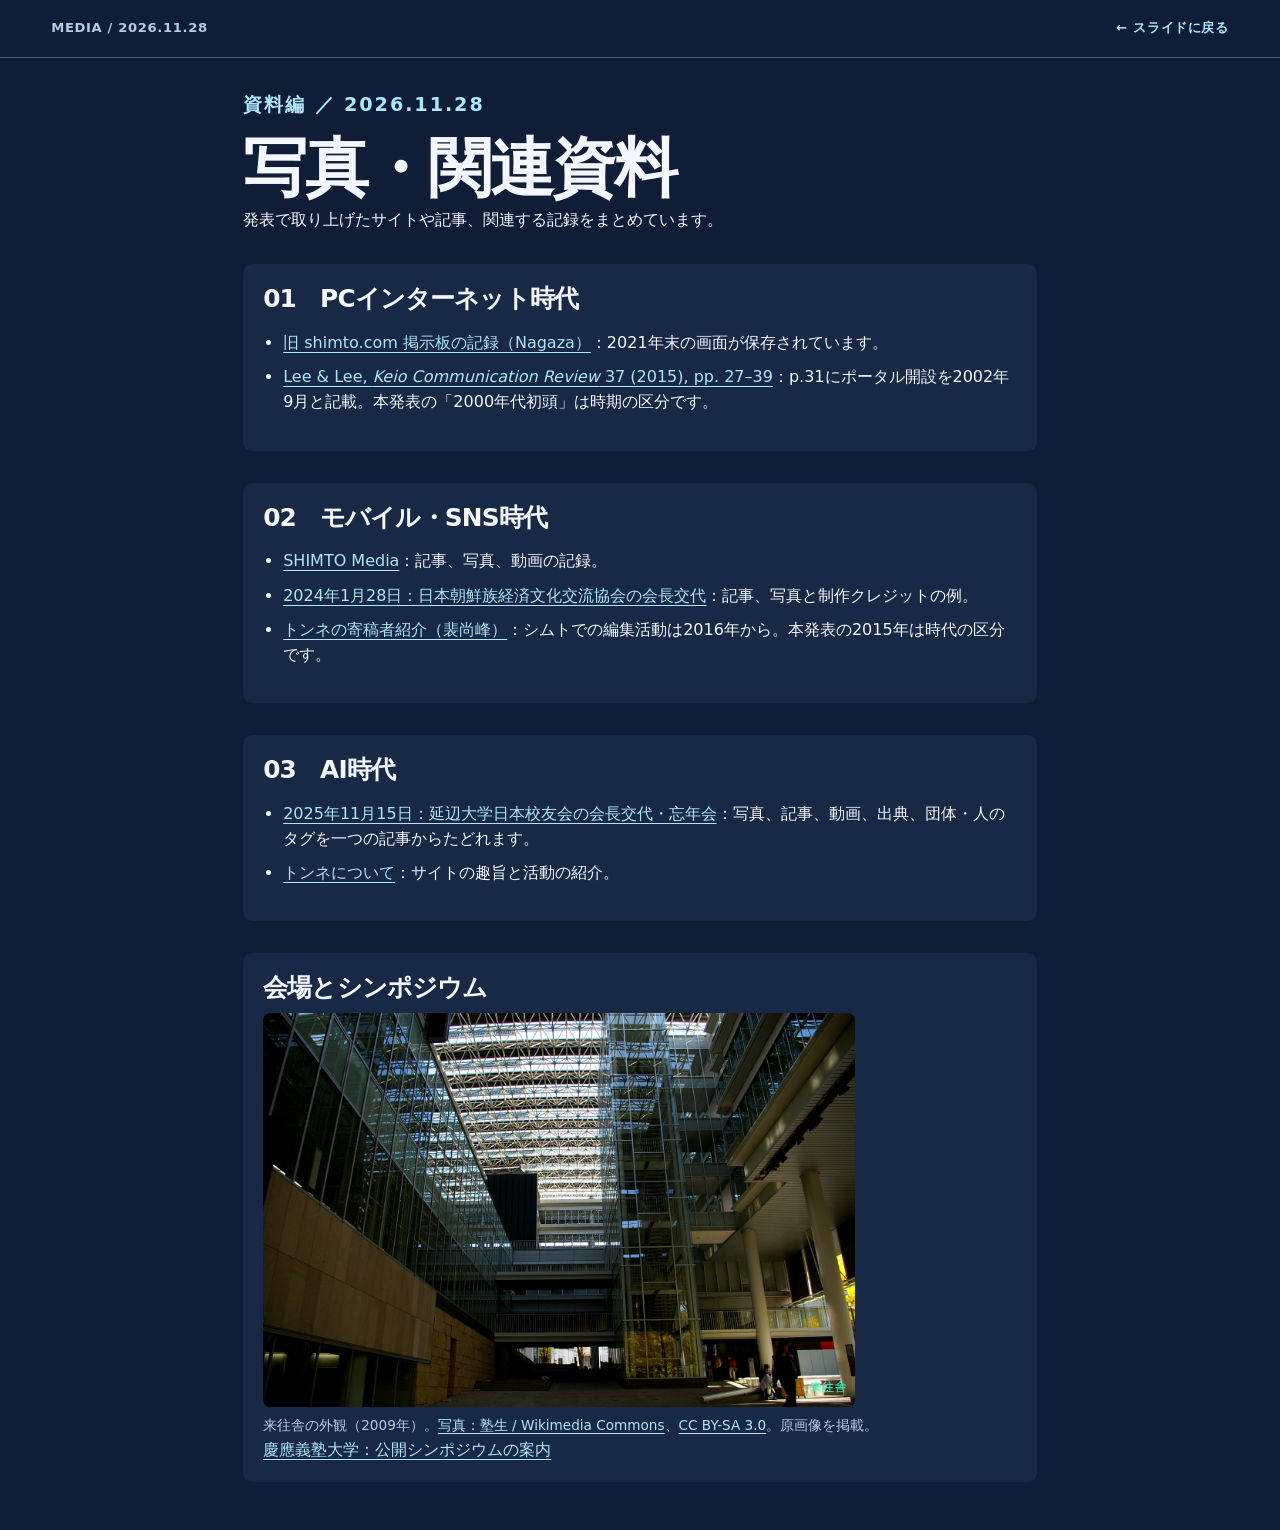
==== resources.html @ 3087be2d "Publish Japanese symposium slides" ====
<!doctype html>
<html lang="ja">
<head>
<meta charset="utf-8">
<meta name="viewport" content="width=device-width, initial-scale=1">
<title>写真・資料 | 在日中国朝鮮族メディアの変遷</title>
<link rel="stylesheet" href="assets/slides.css">
</head>
<body>
<header class="bar"><a class="wordmark" href="./">MEDIA / 2026.11.28</a><a class="sources-link" href="./">← スライドに戻る</a></header>
<main class="resources">
<p class="eyebrow">資料編 ／ 2026.11.28</p>
<h1>写真・関連資料</h1>
<p>発表で取り上げたサイトや記事、関連する記録をまとめています。</p>
<section id="pc">
<h2>01　PCインターネット時代</h2>
<ul>
<li><a href="https://nagaza.com/webpage/japan/shimto-community/">旧 shimto.com 掲示板の記録（Nagaza）</a>：2021年末の画面が保存されています。</li>
<li><a href="https://koara.lib.keio.ac.jp/xoonips/modules/xoonips/download.php/AA00266091-20150300-0027.pdf?file_id=114293">Lee &amp; Lee, <i>Keio Communication Review</i> 37 (2015), pp. 27–39</a>：p.31にポータル開設を2002年9月と記載。本発表の「2000年代初頭」は時期の区分です。</li>
</ul>
</section>
<section id="sns">
<h2>02　モバイル・SNS時代</h2>
<ul>
<li><a href="https://shimto.net/">SHIMTO Media</a>：記事、写真、動画の記録。</li>
<li><a href="https://shimto.net/jkce-20240128/">2024年1月28日：日本朝鮮族経済文化交流協会の会長交代</a>：記事、写真と制作クレジットの例。</li>
<li><a href="https://dongne.jp/reporter/#peishangfeng">トンネの寄稿者紹介（裴尚峰）</a>：シムトでの編集活動は2016年から。本発表の2015年は時代の区分です。</li>
</ul>
</section>
<section id="ai">
<h2>03　AI時代</h2>
<ul>
<li><a href="https://dongne.jp/r20251115/">2025年11月15日：延辺大学日本校友会の会長交代・忘年会</a>：写真、記事、動画、出典、団体・人のタグを一つの記事からたどれます。</li>
<li><a href="https://dongne.jp/aboutus/">トンネについて</a>：サイトの趣旨と活動の紹介。</li>
</ul>
</section>
<section id="venue">
<h2>会場とシンポジウム</h2>
<figure>
<img src="assets/raiosha.jpg" width="1536" height="1024" loading="lazy" alt="慶應義塾大学日吉キャンパス 来往舎の外観">
<figcaption>来往舎の外観（2009年）。<a href="https://commons.wikimedia.org/wiki/File:%E6%9D%A5%E5%BE%80%E8%88%8E2.jpg">写真：塾生 / Wikimedia Commons</a>、<a href="https://creativecommons.org/licenses/by-sa/3.0/">CC BY-SA 3.0</a>。原画像を掲載。</figcaption>
</figure>
<p><a href="https://lib-arts.hc.keio.ac.jp/event/1079">慶應義塾大学：公開シンポジウムの案内</a></p>
</section>
</main>
</body>
</html>
---- assets/slides.css ----
:root{color-scheme:dark;--bg:#101d37;--panel:#182945;--fg:#f4f7ff;--muted:#b9c9e5;--accent:#aee5ff;--line:#456181;--pad:clamp(1.15rem,4vw,4.75rem);font-family:system-ui,-apple-system,"Hiragino Sans","Yu Gothic",Meiryo,sans-serif}
*{box-sizing:border-box}body{margin:0;background:var(--bg);color:var(--fg);line-height:1.58}a{color:inherit;text-underline-offset:.22em}a:focus-visible,button:focus-visible{outline:3px solid #ffe59b;outline-offset:3px}button{font:inherit;color:inherit;cursor:pointer}h1,h2,h3,p,figure{margin:0}h1,h2,h3{line-height:1.2}h1,h2{letter-spacing:-.035em}h1:focus,h2:focus{outline:none}[hidden]{display:none!important}
.bar{display:flex;flex-wrap:wrap;align-items:center;justify-content:space-between;gap:.45rem 1rem;padding:.55rem var(--pad);border-bottom:1px solid var(--line);background:#101d37;min-height:3.6rem}.wordmark,.sources-link{font-size:.82rem;font-weight:750;text-decoration:none;letter-spacing:.05em}.wordmark{color:var(--muted)}.sources-link{color:var(--accent);padding:.55rem 0}.bar nav{display:flex;gap:.25rem}.bar nav a{border-radius:.4rem;text-decoration:none;padding:.5rem .65rem;font-weight:700;font-size:.9rem}.bar nav a[aria-current=page]{background:var(--accent);color:#101d37}
.slide{min-height:calc(100svh - 7.2rem);margin:auto;max-width:100rem;padding:clamp(1.35rem,4.7vh,3.6rem) var(--pad);display:flex;flex-direction:column;justify-content:center;border-bottom:1px solid var(--line);scroll-margin-top:1rem}.enhanced .slide{border-bottom:0}.cover-grid{display:grid;grid-template-columns:minmax(0,1fr) minmax(9rem,17%);gap:clamp(1.25rem,5vw,5rem);align-items:center}.eyebrow{font-size:clamp(.86rem,1.5vw,1.25rem);font-weight:800;color:var(--accent);letter-spacing:.1em;margin-bottom:.65rem}.cover h1{font-size:clamp(2.2rem,6.4vw,6.45rem);line-height:1.13}.lead{font-size:clamp(1.2rem,2.45vw,2.35rem);font-weight:750;margin-top:1rem;line-height:1.38}.speaker{margin-top:1.3rem;color:var(--muted);font-size:1.1rem}.qr{text-align:center;justify-self:end;width:100%;max-width:14rem}.qr a{display:block;background:white;border-radius:.65rem;padding:.35rem}.qr img{display:block;width:100%;height:auto}.qr figcaption{margin-top:.4rem;font-size:clamp(.7rem,1.05vw,.95rem);color:var(--muted)}
.timeline{list-style:none;display:grid;grid-template-columns:repeat(3,minmax(0,1fr));gap:.55rem;padding:1rem 0 0;margin:clamp(1.4rem,5vh,3.4rem) 0 0;border-top:1px solid var(--line);font-size:clamp(.72rem,1.5vw,1.28rem);font-weight:700}.timeline b{color:var(--accent);margin-right:.35em}
.period h2{font-size:clamp(2rem,5.5vw,5.6rem)}.sns{--accent:#ffdf9e}.ai{--accent:#a8efce}.site{font-weight:750;color:var(--muted);font-size:clamp(1rem,1.7vw,1.55rem);margin-top:.52rem}.grid{display:grid;grid-template-columns:repeat(3,minmax(0,1fr));gap:clamp(.6rem,1.65vw,1.6rem);margin-top:clamp(1rem,3vh,2rem)}.grid article{background:var(--panel);border-top:3px solid var(--accent);border-radius:.45rem;padding:clamp(.8rem,1.7vw,1.65rem);min-width:0}.axis{color:var(--accent);font-size:clamp(.85rem,1.3vw,1.15rem);font-weight:800}.grid h3{font-size:clamp(1.13rem,2.05vw,2.08rem);margin:.4rem 0 .55rem}.grid article p:last-child{font-size:clamp(.91rem,1.4vw,1.27rem);color:var(--muted)}.slide-foot{color:var(--muted);margin-top:1rem;font-size:clamp(.8rem,1.25vw,1.06rem)}.slide-foot a{color:var(--accent)}.closing{font-size:clamp(1rem,1.7vw,1.5rem);margin-top:.6rem;font-weight:750;color:var(--accent)}
.controls{position:sticky;bottom:0;display:flex;align-items:center;justify-content:center;gap:.65rem;background:var(--bg);border-top:1px solid var(--line);padding:.4rem 1rem max(.4rem,env(safe-area-inset-bottom));z-index:1}.controls button{background:var(--panel);border:1px solid var(--line);border-radius:.42rem;padding:.45rem .8rem;min-height:2.65rem}.controls button:disabled{opacity:.43;cursor:default}.controls output{min-width:4.25rem;text-align:center;font-variant-numeric:tabular-nums}
.resources{max-width:56rem;margin:auto;padding:2rem var(--pad) 3rem}.resources h1{font-size:clamp(2.1rem,5vw,4rem)}.resources h2{font-size:1.55rem;margin-bottom:.6rem}.resources p+*,.resources li+li{margin-top:.55rem}.resources section{margin-top:2rem;padding:1.25rem;background:var(--panel);border-radius:.6rem;scroll-margin-top:1rem}.resources ul{padding-inline-start:1.25rem}.resources img{width:100%;max-width:37rem;height:auto;border-radius:.45rem;display:block}.resources figcaption{margin-top:.5rem;color:var(--muted);font-size:.85rem}.resources a{color:var(--accent)}
@media(max-width:680px){.bar{padding-inline:var(--pad)}.wordmark{font-size:.66rem}.bar nav{order:3;flex-basis:100%}.bar nav a{flex:1;text-align:center}.slide{min-height:auto;padding-bottom:2rem;justify-content:start}.cover-grid{grid-template-columns:1fr}.qr{justify-self:start;max-width:9.3rem}.timeline{margin-top:1.4rem}.grid{grid-template-columns:1fr}.grid h3 br{display:none}.grid article{padding:.85rem 1rem}.controls{margin-top:.25rem}.resources{padding-top:1.4rem}}
@media(max-height:650px) and (min-width:681px){.slide{padding-top:1rem;padding-bottom:1rem}.cover h1{font-size:clamp(2rem,6vw,4.8rem)}.period h2{font-size:clamp(2rem,4.4vw,4rem)}.lead{margin-top:.65rem}.grid{margin-top:.8rem}.grid article{padding:.75rem 1rem}}
@media print{body{background:white;color:black}.bar,.controls{display:none!important}.slide,.slide[hidden]{display:flex!important;color:black!important;min-height:0;break-after:page;page-break-after:always;border:0}.slide:last-child{break-after:auto;page-break-after:auto}.eyebrow,.site,.axis,.qr figcaption,.grid article p:last-child,.closing,.slide-foot,.slide-foot a,.timeline b{color:#17263b}.grid article{background:#f1f5fa;border-color:#416387}.resources section{background:#f1f5fa}.resources a{color:#17263b}}
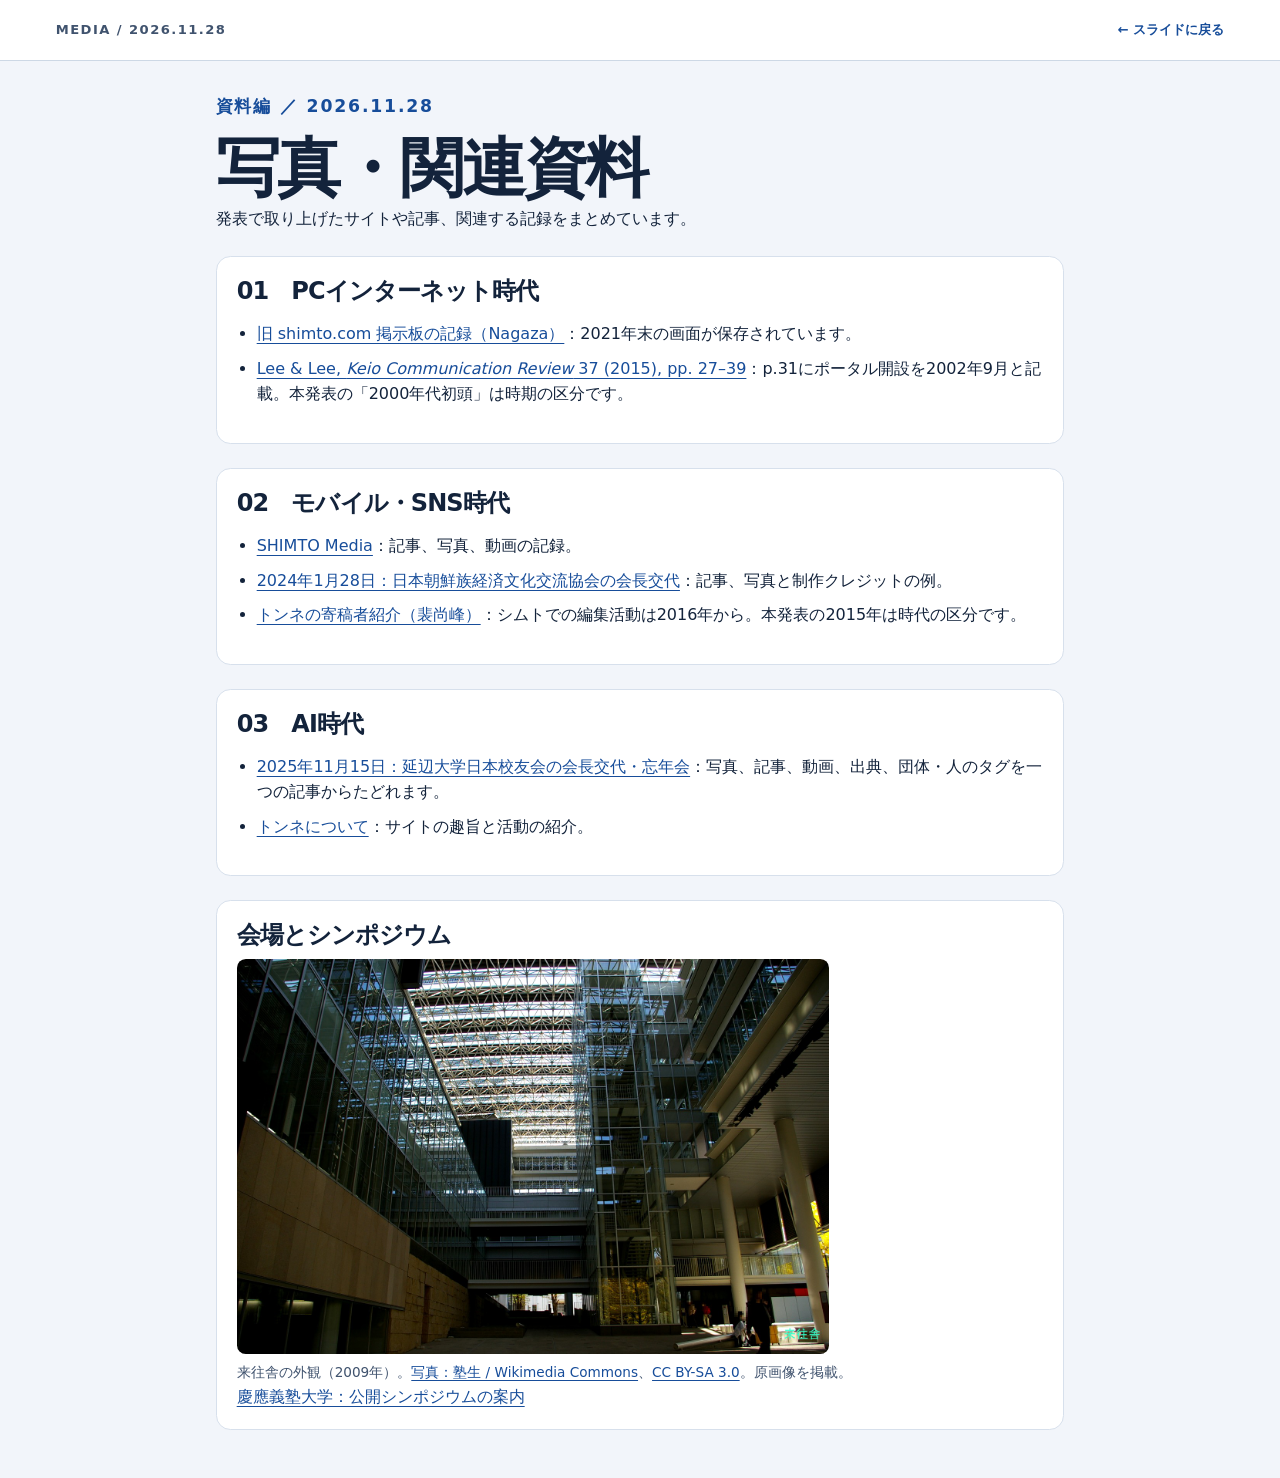
==== commit 37014142: "Modernize symposium slides and replace CRT with laptop" ====
--- a/resources.html
+++ b/resources.html
@@ -4,7 +4,7 @@
 <meta charset="utf-8">
 <meta name="viewport" content="width=device-width, initial-scale=1">
 <title>写真・資料 | 在日中国朝鮮族メディアの変遷</title>
-<link rel="stylesheet" href="assets/slides.css">
+<link rel="stylesheet" href="assets/slides.css?v=4">
 </head>
 <body>
 <header class="bar"><a class="wordmark" href="./">MEDIA / 2026.11.28</a><a class="sources-link" href="./">← スライドに戻る</a></header>
--- a/assets/slides.css
+++ b/assets/slides.css
@@ -1,11 +1,81 @@
-:root{color-scheme:dark;--bg:#101d37;--panel:#182945;--fg:#f4f7ff;--muted:#b9c9e5;--accent:#aee5ff;--line:#456181;--pad:clamp(1.15rem,4vw,4.75rem);font-family:system-ui,-apple-system,"Hiragino Sans","Yu Gothic",Meiryo,sans-serif}
-*{box-sizing:border-box}body{margin:0;background:var(--bg);color:var(--fg);line-height:1.58}a{color:inherit;text-underline-offset:.22em}a:focus-visible,button:focus-visible{outline:3px solid #ffe59b;outline-offset:3px}button{font:inherit;color:inherit;cursor:pointer}h1,h2,h3,p,figure{margin:0}h1,h2,h3{line-height:1.2}h1,h2{letter-spacing:-.035em}h1:focus,h2:focus{outline:none}[hidden]{display:none!important}
-.bar{display:flex;flex-wrap:wrap;align-items:center;justify-content:space-between;gap:.45rem 1rem;padding:.55rem var(--pad);border-bottom:1px solid var(--line);background:#101d37;min-height:3.6rem}.wordmark,.sources-link{font-size:.82rem;font-weight:750;text-decoration:none;letter-spacing:.05em}.wordmark{color:var(--muted)}.sources-link{color:var(--accent);padding:.55rem 0}.bar nav{display:flex;gap:.25rem}.bar nav a{border-radius:.4rem;text-decoration:none;padding:.5rem .65rem;font-weight:700;font-size:.9rem}.bar nav a[aria-current=page]{background:var(--accent);color:#101d37}
-.slide{min-height:calc(100svh - 7.2rem);margin:auto;max-width:100rem;padding:clamp(1.35rem,4.7vh,3.6rem) var(--pad);display:flex;flex-direction:column;justify-content:center;border-bottom:1px solid var(--line);scroll-margin-top:1rem}.enhanced .slide{border-bottom:0}.cover-grid{display:grid;grid-template-columns:minmax(0,1fr) minmax(9rem,17%);gap:clamp(1.25rem,5vw,5rem);align-items:center}.eyebrow{font-size:clamp(.86rem,1.5vw,1.25rem);font-weight:800;color:var(--accent);letter-spacing:.1em;margin-bottom:.65rem}.cover h1{font-size:clamp(2.2rem,6.4vw,6.45rem);line-height:1.13}.lead{font-size:clamp(1.2rem,2.45vw,2.35rem);font-weight:750;margin-top:1rem;line-height:1.38}.speaker{margin-top:1.3rem;color:var(--muted);font-size:1.1rem}.qr{text-align:center;justify-self:end;width:100%;max-width:14rem}.qr a{display:block;background:white;border-radius:.65rem;padding:.35rem}.qr img{display:block;width:100%;height:auto}.qr figcaption{margin-top:.4rem;font-size:clamp(.7rem,1.05vw,.95rem);color:var(--muted)}
-.timeline{list-style:none;display:grid;grid-template-columns:repeat(3,minmax(0,1fr));gap:.55rem;padding:1rem 0 0;margin:clamp(1.4rem,5vh,3.4rem) 0 0;border-top:1px solid var(--line);font-size:clamp(.72rem,1.5vw,1.28rem);font-weight:700}.timeline b{color:var(--accent);margin-right:.35em}
-.period h2{font-size:clamp(2rem,5.5vw,5.6rem)}.sns{--accent:#ffdf9e}.ai{--accent:#a8efce}.site{font-weight:750;color:var(--muted);font-size:clamp(1rem,1.7vw,1.55rem);margin-top:.52rem}.grid{display:grid;grid-template-columns:repeat(3,minmax(0,1fr));gap:clamp(.6rem,1.65vw,1.6rem);margin-top:clamp(1rem,3vh,2rem)}.grid article{background:var(--panel);border-top:3px solid var(--accent);border-radius:.45rem;padding:clamp(.8rem,1.7vw,1.65rem);min-width:0}.axis{color:var(--accent);font-size:clamp(.85rem,1.3vw,1.15rem);font-weight:800}.grid h3{font-size:clamp(1.13rem,2.05vw,2.08rem);margin:.4rem 0 .55rem}.grid article p:last-child{font-size:clamp(.91rem,1.4vw,1.27rem);color:var(--muted)}.slide-foot{color:var(--muted);margin-top:1rem;font-size:clamp(.8rem,1.25vw,1.06rem)}.slide-foot a{color:var(--accent)}.closing{font-size:clamp(1rem,1.7vw,1.5rem);margin-top:.6rem;font-weight:750;color:var(--accent)}
-.controls{position:sticky;bottom:0;display:flex;align-items:center;justify-content:center;gap:.65rem;background:var(--bg);border-top:1px solid var(--line);padding:.4rem 1rem max(.4rem,env(safe-area-inset-bottom));z-index:1}.controls button{background:var(--panel);border:1px solid var(--line);border-radius:.42rem;padding:.45rem .8rem;min-height:2.65rem}.controls button:disabled{opacity:.43;cursor:default}.controls output{min-width:4.25rem;text-align:center;font-variant-numeric:tabular-nums}
-.resources{max-width:56rem;margin:auto;padding:2rem var(--pad) 3rem}.resources h1{font-size:clamp(2.1rem,5vw,4rem)}.resources h2{font-size:1.55rem;margin-bottom:.6rem}.resources p+*,.resources li+li{margin-top:.55rem}.resources section{margin-top:2rem;padding:1.25rem;background:var(--panel);border-radius:.6rem;scroll-margin-top:1rem}.resources ul{padding-inline-start:1.25rem}.resources img{width:100%;max-width:37rem;height:auto;border-radius:.45rem;display:block}.resources figcaption{margin-top:.5rem;color:var(--muted);font-size:.85rem}.resources a{color:var(--accent)}
-@media(max-width:680px){.bar{padding-inline:var(--pad)}.wordmark{font-size:.66rem}.bar nav{order:3;flex-basis:100%}.bar nav a{flex:1;text-align:center}.slide{min-height:auto;padding-bottom:2rem;justify-content:start}.cover-grid{grid-template-columns:1fr}.qr{justify-self:start;max-width:9.3rem}.timeline{margin-top:1.4rem}.grid{grid-template-columns:1fr}.grid h3 br{display:none}.grid article{padding:.85rem 1rem}.controls{margin-top:.25rem}.resources{padding-top:1.4rem}}
-@media(max-height:650px) and (min-width:681px){.slide{padding-top:1rem;padding-bottom:1rem}.cover h1{font-size:clamp(2rem,6vw,4.8rem)}.period h2{font-size:clamp(2rem,4.4vw,4rem)}.lead{margin-top:.65rem}.grid{margin-top:.8rem}.grid article{padding:.75rem 1rem}}
-@media print{body{background:white;color:black}.bar,.controls{display:none!important}.slide,.slide[hidden]{display:flex!important;color:black!important;min-height:0;break-after:page;page-break-after:always;border:0}.slide:last-child{break-after:auto;page-break-after:auto}.eyebrow,.site,.axis,.qr figcaption,.grid article p:last-child,.closing,.slide-foot,.slide-foot a,.timeline b{color:#17263b}.grid article{background:#f1f5fa;border-color:#416387}.resources section{background:#f1f5fa}.resources a{color:#17263b}}
+:root{color-scheme:light;--bg:#f2f5fa;--fg:#13233b;--muted:#40536e;--line:#cdd8e5;--accent:#174d9a;--tint:#e5efff;--pad:clamp(1rem,4.35vw,4.75rem);font-family:system-ui,-apple-system,"Hiragino Sans","Yu Gothic",Meiryo,sans-serif}
+*{box-sizing:border-box}
+body{margin:0;background:var(--bg);color:var(--fg);line-height:1.6}
+a{color:inherit;text-underline-offset:.23em}
+a:focus-visible,button:focus-visible{outline:3px solid #1658bd;outline-offset:3px}
+button{font:inherit;color:inherit;cursor:pointer}
+h1,h2,h3,p,figure{margin:0}
+h1,h2,h3{line-height:1.18;text-wrap:balance}
+h1,h2{letter-spacing:-.038em}
+h1:focus,h2:focus{outline:none}
+[hidden]{display:none!important}
+.bar{min-height:3.8rem;display:grid;grid-template-columns:1fr auto 1fr;align-items:center;gap:.45rem 1rem;padding:.45rem var(--pad);border-bottom:1px solid var(--line);background:#fff}
+.wordmark,.sources-link{width:max-content;font-size:.82rem;font-weight:760;text-decoration:none}
+.wordmark{color:var(--muted);letter-spacing:.11em}
+.sources-link{grid-column:3;justify-self:end;color:var(--accent);padding:.55rem 0}
+.bar nav{display:flex;gap:.25rem;padding:.23rem;background:#edf2f9;border-radius:2rem}
+.bar nav a{border-radius:2rem;text-decoration:none;padding:.34rem .85rem;font-weight:700;font-size:.88rem}
+.bar nav a[aria-current=page]{background:#fff;color:var(--accent);box-shadow:0 1px 4px #26456b24}
+.slide{min-height:calc(100svh - 7.45rem);margin:auto;max-width:100rem;padding:clamp(1.25rem,4.25vh,3.3rem) var(--pad);display:flex;flex-direction:column;justify-content:center;scroll-margin-top:1rem}
+body:not(.enhanced) .slide{border-bottom:1px solid var(--line)}
+.cover{background:radial-gradient(ellipse at 95% 10%,#dceeff 0,transparent 52%),linear-gradient(145deg,#fff 18%,#eef4fd 90%)}
+.cover-grid{display:grid;grid-template-columns:minmax(0,1fr) minmax(9rem,18%);gap:clamp(1.25rem,5vw,5rem);align-items:center}
+.eyebrow{font-size:clamp(.79rem,1.35vw,1.14rem);font-weight:800;color:var(--accent);letter-spacing:.105em;margin-bottom:.65rem}
+.cover h1{font-size:clamp(2.16rem,6.25vw,6.25rem);line-height:1.12}
+.lead{font-size:clamp(1.14rem,2.25vw,2.23rem);font-weight:750;margin-top:.95rem;line-height:1.4}
+.speaker{margin-top:1.2rem;color:var(--muted);font-size:1.08rem}
+.qr{text-align:center;justify-self:end;width:100%;max-width:14.5rem}
+.qr a{display:block;background:white;border:1px solid #cdd9e8;border-radius:.85rem;padding:.3rem;box-shadow:0 10px 30px #2e5a8512}
+.qr img{display:block;width:100%;height:auto}
+.qr figcaption{margin-top:.45rem;font-size:clamp(.78rem,1.1vw,.98rem);color:var(--muted);font-weight:650}
+.timeline{list-style:none;display:grid;grid-template-columns:repeat(3,minmax(0,1fr));gap:clamp(.45rem,1.5vw,1.6rem);padding:1rem 0 0;margin:clamp(1.3rem,5vh,3.8rem) 0 0;border-top:1px solid var(--line);font-size:clamp(.7rem,1.48vw,1.17rem);font-weight:730}
+.timeline li{background:#ffffffa8;border:1px solid #d9e4ef;border-radius:.65rem;padding:.62rem .8rem}
+.timeline b{color:var(--accent);margin-right:.4em;font-variant-numeric:tabular-nums}
+.pc{--era-image:url("bg-laptop.jpg");--accent:#174d9a;--tint:#e5efff}
+.sns{--era-image:url("bg-phone.jpg");--accent:#663b92;--tint:#f0e9fc}
+.ai{--era-image:url("bg-robot.jpg");--accent:#12665b;--tint:#dff4ee}
+.period{position:relative;isolation:isolate;background:#f5f8fd}
+.period::before{content:"";position:absolute;inset:0;z-index:-1;pointer-events:none;background-image:linear-gradient(90deg,#f5f8fd 2%,#f5f8fdfa 29%,#f5f8fdf0 43%,#f5f8fd9e 67%,#f5f8fd56 100%),linear-gradient(0deg,#f5f8fd 0%,#f5f8fd5c 35%,#f5f8fd27 74%,#f5f8fd28 100%),var(--era-image);background-position:center,right center,right center;background-size:cover;background-repeat:no-repeat}
+.period h2{font-size:clamp(1.9rem,5.3vw,5.4rem)}
+.site{font-weight:740;color:var(--muted);font-size:clamp(.97rem,1.62vw,1.53rem);margin-top:.6rem}
+.grid{display:grid;grid-template-columns:repeat(3,minmax(0,1fr));gap:clamp(.62rem,1.7vw,1.65rem);margin-top:clamp(1rem,3.5vh,2.4rem)}
+.grid article{background:#fffffff5;border:1px solid #d7e0ec;border-radius:.95rem;padding:clamp(.8rem,1.63vw,1.6rem);min-width:0;box-shadow:0 6px 20px #173a5810}
+.axis{background:var(--tint);display:inline-block;color:var(--accent);font-size:clamp(.72rem,1.12vw,1.06rem);font-weight:800;padding:.16rem .58rem;border-radius:2rem}
+.grid h3{font-size:clamp(1.11rem,1.93vw,1.97rem);margin:.62rem 0 .45rem;text-wrap:initial}
+.grid article p:last-child{font-size:clamp(.9rem,1.35vw,1.22rem);color:var(--muted)}
+.slide-foot{color:var(--muted);margin-top:1rem;font-size:clamp(.78rem,1.16vw,1.04rem)}
+.slide-foot a{color:var(--accent);font-weight:680}
+.closing{font-size:clamp(1rem,1.64vw,1.47rem);margin-top:.5rem;font-weight:790;color:var(--accent)}
+.controls{position:sticky;bottom:0;display:flex;align-items:center;justify-content:center;gap:.65rem;background:#fffffff5;border-top:1px solid var(--line);backdrop-filter:blur(12px);padding:.4rem 1rem max(.4rem,env(safe-area-inset-bottom));z-index:1}
+.controls button{background:#f0f5fc;border:1px solid #d7e1ef;border-radius:.65rem;padding:.45rem .8rem;min-height:2.7rem;font-weight:690}
+.controls button:disabled{opacity:.48;cursor:default}
+.controls output{min-width:4rem;text-align:center;font-variant-numeric:tabular-nums;color:var(--muted)}
+.resources{max-width:60rem;margin:auto;padding:2rem var(--pad) 3rem}
+.resources h1{font-size:clamp(2.05rem,5vw,4rem);text-wrap:initial}
+.resources h2{font-size:1.5rem;margin-bottom:.6rem;text-wrap:initial}
+.resources p+*,.resources li+li{margin-top:.55rem}
+.resources section{margin-top:1.5rem;padding:1.25rem;background:#fff;border:1px solid #d7e0ec;border-radius:.9rem;scroll-margin-top:1rem}
+.resources ul{padding-inline-start:1.25rem}
+.resources img{width:100%;max-width:37rem;height:auto;border-radius:.55rem;display:block}
+.resources figcaption{margin-top:.5rem;color:var(--muted);font-size:.85rem}
+.resources a{color:var(--accent)}
+@media(max-width:680px){
+ .bar{display:grid;grid-template-columns:1fr 1fr;gap:.28rem .6rem}
+ .wordmark{font-size:.65rem}
+ .sources-link{grid-column:2;grid-row:1}
+ .bar nav{grid-column:1/-1;grid-row:2;gap:.15rem}
+ .bar nav a{flex:1;text-align:center;padding:.35rem .42rem}
+ .slide{min-height:auto;padding-bottom:1.55rem;justify-content:start}
+ .cover-grid{grid-template-columns:1fr;gap:.95rem}
+ .qr{justify-self:start;max-width:9.2rem}
+ .timeline{margin-top:1rem;gap:.35rem}
+ .timeline li{padding:.43rem .34rem}
+ .timeline b{margin-right:.12em}
+ .grid{grid-template-columns:1fr}
+ .grid h3 br{display:none}
+ .grid article{padding:.75rem .92rem}
+ .period::before{background-image:linear-gradient(90deg,#f5f8fdf7 0%,#f5f8fdca 50%,#f5f8fd83 100%),linear-gradient(180deg,#f5f8fd14 0%,#f5f8fd5e 13%,#f5f8fd 44%),var(--era-image);background-size:100% 100%,100% 100%,auto 25rem;background-position:top,right top,right top}
+ .resources{padding-top:1.4rem}
+}
+@media(max-height:650px) and (min-width:681px){.slide{padding-top:1rem;padding-bottom:1rem}.cover h1{font-size:clamp(2rem,5.8vw,4.7rem)}.period h2{font-size:clamp(2rem,4.4vw,4rem)}.lead{margin-top:.55rem}.grid{margin-top:.75rem}.grid article{padding:.7rem .93rem}}
+@media print{body{background:#fff;color:#000}.bar,.controls{display:none!important}.slide,.slide[hidden]{display:flex!important;min-height:0;break-after:page}.slide:last-child{break-after:auto}.cover,.period{background:#fff}.period::before{display:none}.grid article{box-shadow:none}.qr a{box-shadow:none}}
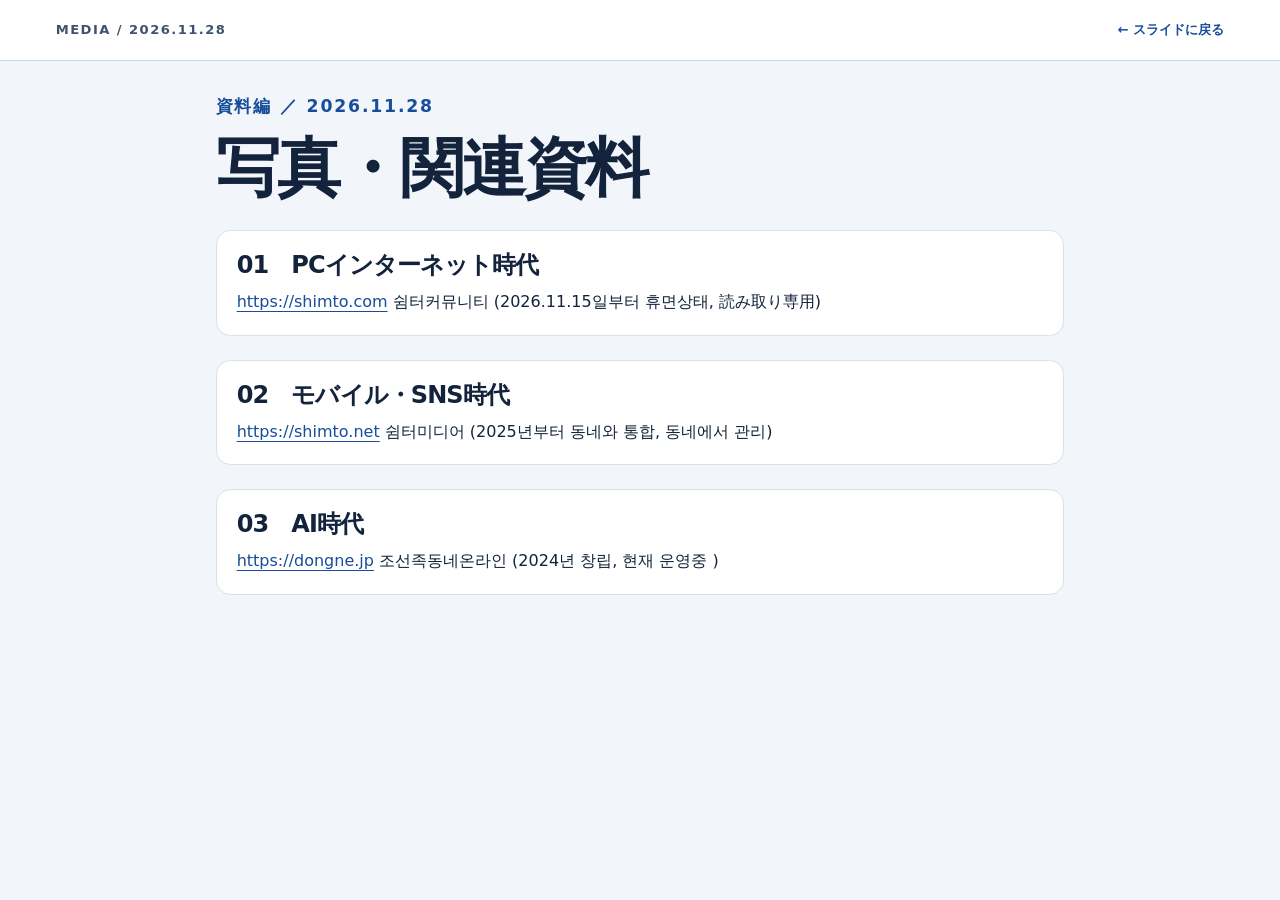
==== commit 4d370418: "Simplify resources to the three media sites" ====
--- a/resources.html
+++ b/resources.html
@@ -4,43 +4,24 @@
 <meta charset="utf-8">
 <meta name="viewport" content="width=device-width, initial-scale=1">
 <title>写真・資料 | 在日中国朝鮮族メディアの変遷</title>
-<link rel="stylesheet" href="assets/slides.css?v=4">
+<link rel="stylesheet" href="assets/slides.css?v=5">
 </head>
 <body>
 <header class="bar"><a class="wordmark" href="./">MEDIA / 2026.11.28</a><a class="sources-link" href="./">← スライドに戻る</a></header>
 <main class="resources">
 <p class="eyebrow">資料編 ／ 2026.11.28</p>
 <h1>写真・関連資料</h1>
-<p>発表で取り上げたサイトや記事、関連する記録をまとめています。</p>
 <section id="pc">
 <h2>01　PCインターネット時代</h2>
-<ul>
-<li><a href="https://nagaza.com/webpage/japan/shimto-community/">旧 shimto.com 掲示板の記録（Nagaza）</a>：2021年末の画面が保存されています。</li>
-<li><a href="https://koara.lib.keio.ac.jp/xoonips/modules/xoonips/download.php/AA00266091-20150300-0027.pdf?file_id=114293">Lee &amp; Lee, <i>Keio Communication Review</i> 37 (2015), pp. 27–39</a>：p.31にポータル開設を2002年9月と記載。本発表の「2000年代初頭」は時期の区分です。</li>
-</ul>
+<p><a href="https://shimto.com">https://shimto.com</a> <span lang="ko">쉼터커뮤니티 (2026.11.15일부터 휴면상태, 読み取り専用)</span></p>
 </section>
 <section id="sns">
 <h2>02　モバイル・SNS時代</h2>
-<ul>
-<li><a href="https://shimto.net/">SHIMTO Media</a>：記事、写真、動画の記録。</li>
-<li><a href="https://shimto.net/jkce-20240128/">2024年1月28日：日本朝鮮族経済文化交流協会の会長交代</a>：記事、写真と制作クレジットの例。</li>
-<li><a href="https://dongne.jp/reporter/#peishangfeng">トンネの寄稿者紹介（裴尚峰）</a>：シムトでの編集活動は2016年から。本発表の2015年は時代の区分です。</li>
-</ul>
+<p><a href="https://shimto.net">https://shimto.net</a> <span lang="ko">쉼터미디어 (2025년부터 동네와 통합, 동네에서 관리)</span></p>
 </section>
 <section id="ai">
 <h2>03　AI時代</h2>
-<ul>
-<li><a href="https://dongne.jp/r20251115/">2025年11月15日：延辺大学日本校友会の会長交代・忘年会</a>：写真、記事、動画、出典、団体・人のタグを一つの記事からたどれます。</li>
-<li><a href="https://dongne.jp/aboutus/">トンネについて</a>：サイトの趣旨と活動の紹介。</li>
-</ul>
-</section>
-<section id="venue">
-<h2>会場とシンポジウム</h2>
-<figure>
-<img src="assets/raiosha.jpg" width="1536" height="1024" loading="lazy" alt="慶應義塾大学日吉キャンパス 来往舎の外観">
-<figcaption>来往舎の外観（2009年）。<a href="https://commons.wikimedia.org/wiki/File:%E6%9D%A5%E5%BE%80%E8%88%8E2.jpg">写真：塾生 / Wikimedia Commons</a>、<a href="https://creativecommons.org/licenses/by-sa/3.0/">CC BY-SA 3.0</a>。原画像を掲載。</figcaption>
-</figure>
-<p><a href="https://lib-arts.hc.keio.ac.jp/event/1079">慶應義塾大学：公開シンポジウムの案内</a></p>
+<p><a href="https://dongne.jp">https://dongne.jp</a> <span lang="ko">조선족동네온라인 (2024년 창립, 현재 운영중 )</span></p>
 </section>
 </main>
 </body>
--- a/assets/slides.css
+++ b/assets/slides.css
@@ -32,7 +32,7 @@
 .timeline li{background:#ffffffa8;border:1px solid #d9e4ef;border-radius:.65rem;padding:.62rem .8rem}
 .timeline b{color:var(--accent);margin-right:.4em;font-variant-numeric:tabular-nums}
 .pc{--era-image:url("bg-laptop.jpg");--accent:#174d9a;--tint:#e5efff}
-.sns{--era-image:url("bg-phone.jpg");--accent:#663b92;--tint:#f0e9fc}
+.sns{--era-image:url("bg-smartphone.jpg");--accent:#663b92;--tint:#f0e9fc}
 .ai{--era-image:url("bg-robot.jpg");--accent:#12665b;--tint:#dff4ee}
 .period{position:relative;isolation:isolate;background:#f5f8fd}
 .period::before{content:"";position:absolute;inset:0;z-index:-1;pointer-events:none;background-image:linear-gradient(90deg,#f5f8fd 2%,#f5f8fdfa 29%,#f5f8fdf0 43%,#f5f8fd9e 67%,#f5f8fd56 100%),linear-gradient(0deg,#f5f8fd 0%,#f5f8fd5c 35%,#f5f8fd27 74%,#f5f8fd28 100%),var(--era-image);background-position:center,right center,right center;background-size:cover;background-repeat:no-repeat}
@@ -79,3 +79,19 @@
 }
 @media(max-height:650px) and (min-width:681px){.slide{padding-top:1rem;padding-bottom:1rem}.cover h1{font-size:clamp(2rem,5.8vw,4.7rem)}.period h2{font-size:clamp(2rem,4.4vw,4rem)}.lead{margin-top:.55rem}.grid{margin-top:.75rem}.grid article{padding:.7rem .93rem}}
 @media print{body{background:#fff;color:#000}.bar,.controls{display:none!important}.slide,.slide[hidden]{display:flex!important;min-height:0;break-after:page}.slide:last-child{break-after:auto}.cover,.period{background:#fff}.period::before{display:none}.grid article{box-shadow:none}.qr a{box-shadow:none}}
+
+/* Cover chapter previews reuse the images from the matching era slides. */
+.cover .timeline li{display:grid;align-content:start;gap:.45rem}
+.cover .timeline img{display:block;width:100%;height:clamp(6.2rem,15vh,9.7rem);object-fit:cover;object-position:77% 46%;border-radius:.45rem}
+@media(max-width:680px){.cover .timeline li{gap:.28rem;grid-template-rows:1fr auto;align-content:stretch}.cover .timeline img{height:clamp(3.65rem,17vw,6.4rem);object-position:right 45%;border-radius:.3rem}}
+@media(max-height:650px) and (min-width:681px){.cover .timeline{margin-top:1rem;padding-top:.65rem}.cover .timeline img{height:clamp(3.1rem,12vh,5.25rem)}}
+
+.gallery{background:linear-gradient(145deg,#fff 15%,#eaf1fb 100%)}
+.gallery h2{font-size:clamp(1.9rem,5.3vw,5.4rem)}
+.photo-grid{display:grid;grid-template-columns:repeat(3,minmax(0,1fr));gap:clamp(.7rem,1.6vw,1.5rem);margin-top:clamp(1rem,4vh,2.75rem)}
+.photo-grid figure{min-width:0;border:1px solid var(--line);border-radius:.85rem;background:#fff;overflow:hidden;box-shadow:0 6px 20px #173a5810}
+.photo-grid img{display:block;width:100%;aspect-ratio:4/3;max-height:58svh;object-fit:contain}
+.photo-grid figcaption{padding:.5rem .75rem;color:var(--muted);font-size:.9rem}
+.photo-placeholder{display:grid;place-items:center;aspect-ratio:4/3;color:var(--muted)}
+@media(max-width:680px){.photo-grid{grid-template-columns:1fr}.bar nav a{white-space:nowrap;padding-inline:clamp(.15rem,1.2vw,.42rem);font-size:clamp(.69rem,2.7vw,.88rem)}}
+@media print{.gallery{background:#fff}.photo-grid{grid-template-columns:repeat(3,minmax(0,1fr))}}
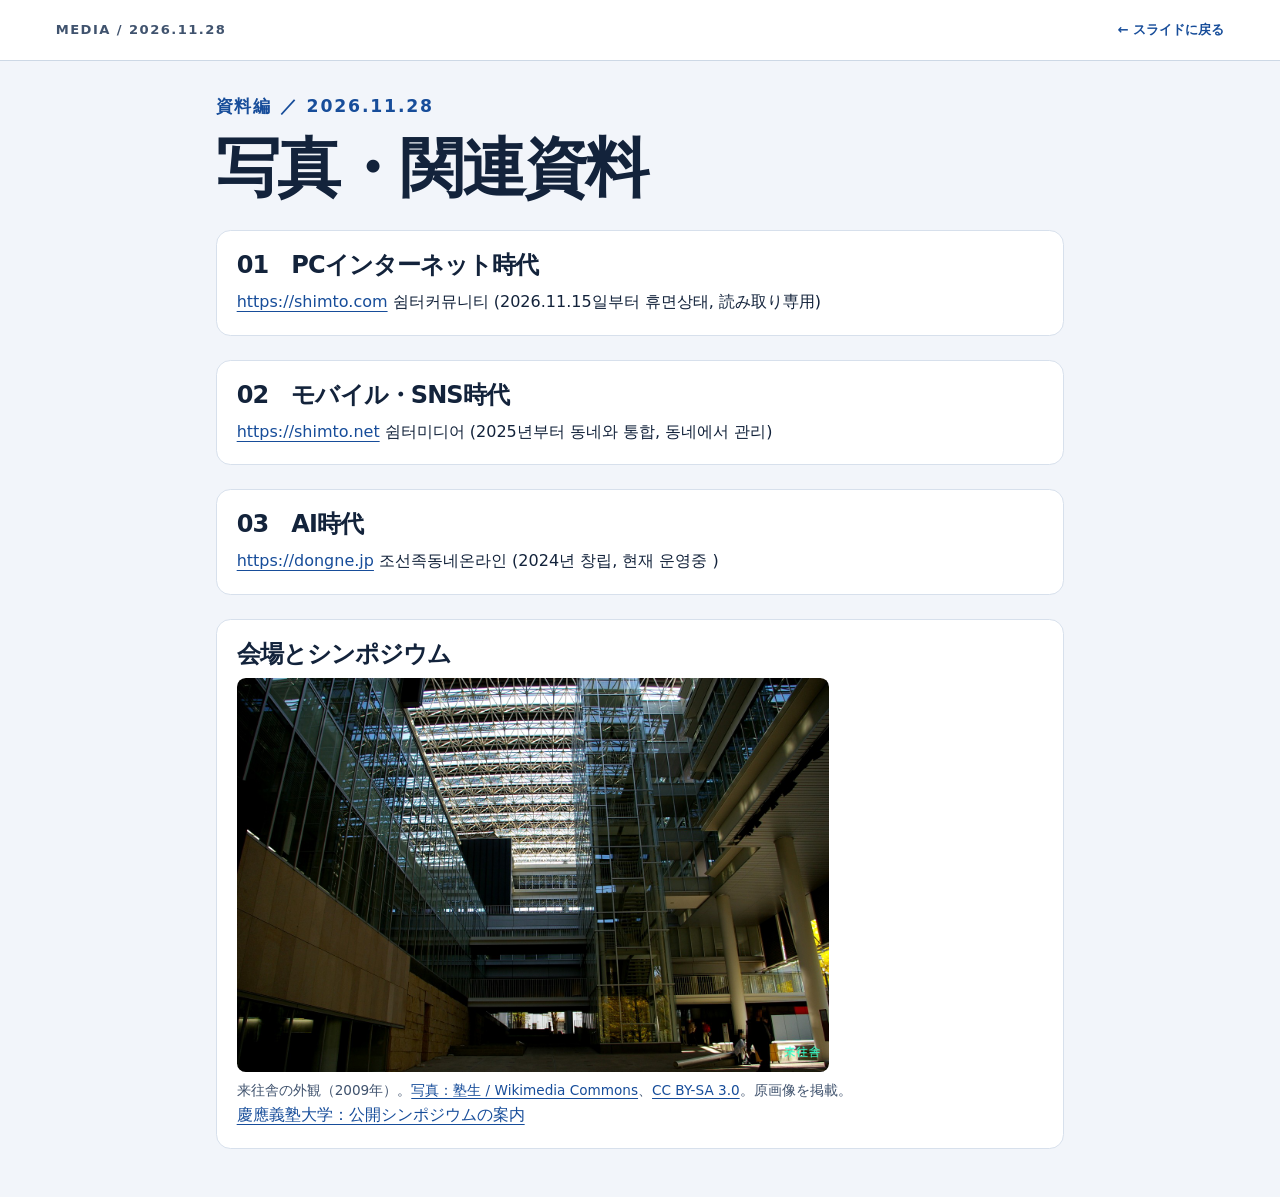
==== commit f3fdf13c: "Restore symposium details and Raiosha photo" ====
--- a/resources.html
+++ b/resources.html
@@ -23,6 +23,14 @@
 <h2>03　AI時代</h2>
 <p><a href="https://dongne.jp">https://dongne.jp</a> <span lang="ko">조선족동네온라인 (2024년 창립, 현재 운영중 )</span></p>
 </section>
+<section id="venue">
+<h2>会場とシンポジウム</h2>
+<figure>
+<img src="assets/raiosha.jpg" width="1536" height="1024" loading="lazy" alt="慶應義塾大学日吉キャンパス 来往舎の外観">
+<figcaption>来往舎の外観（2009年）。<a href="https://commons.wikimedia.org/wiki/File:%E6%9D%A5%E5%BE%80%E8%88%8E2.jpg">写真：塾生 / Wikimedia Commons</a>、<a href="https://creativecommons.org/licenses/by-sa/3.0/">CC BY-SA 3.0</a>。原画像を掲載。</figcaption>
+</figure>
+<p><a href="https://lib-arts.hc.keio.ac.jp/event/1079">慶應義塾大学：公開シンポジウムの案内</a></p>
+</section>
 </main>
 </body>
 </html>
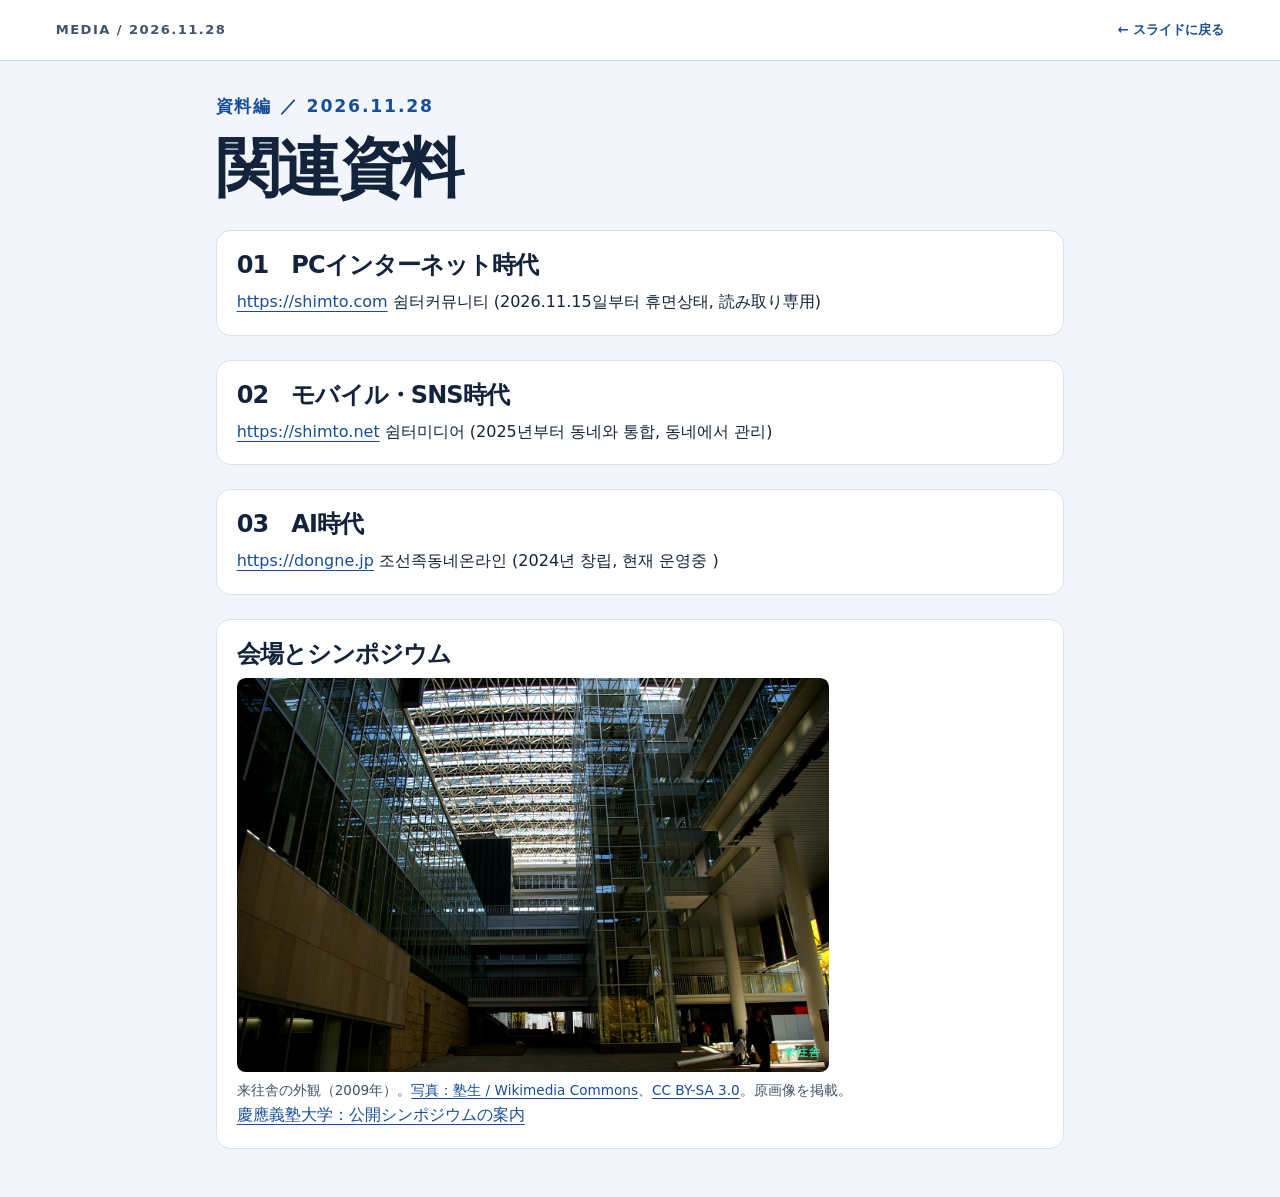
==== commit 2347b14f: "Rename the resources page heading" ====
--- a/resources.html
+++ b/resources.html
@@ -10,7 +10,7 @@
 <header class="bar"><a class="wordmark" href="./">MEDIA / 2026.11.28</a><a class="sources-link" href="./">← スライドに戻る</a></header>
 <main class="resources">
 <p class="eyebrow">資料編 ／ 2026.11.28</p>
-<h1>写真・関連資料</h1>
+<h1>関連資料</h1>
 <section id="pc">
 <h2>01　PCインターネット時代</h2>
 <p><a href="https://shimto.com">https://shimto.com</a> <span lang="ko">쉼터커뮤니티 (2026.11.15일부터 휴면상태, 読み取り専用)</span></p>
